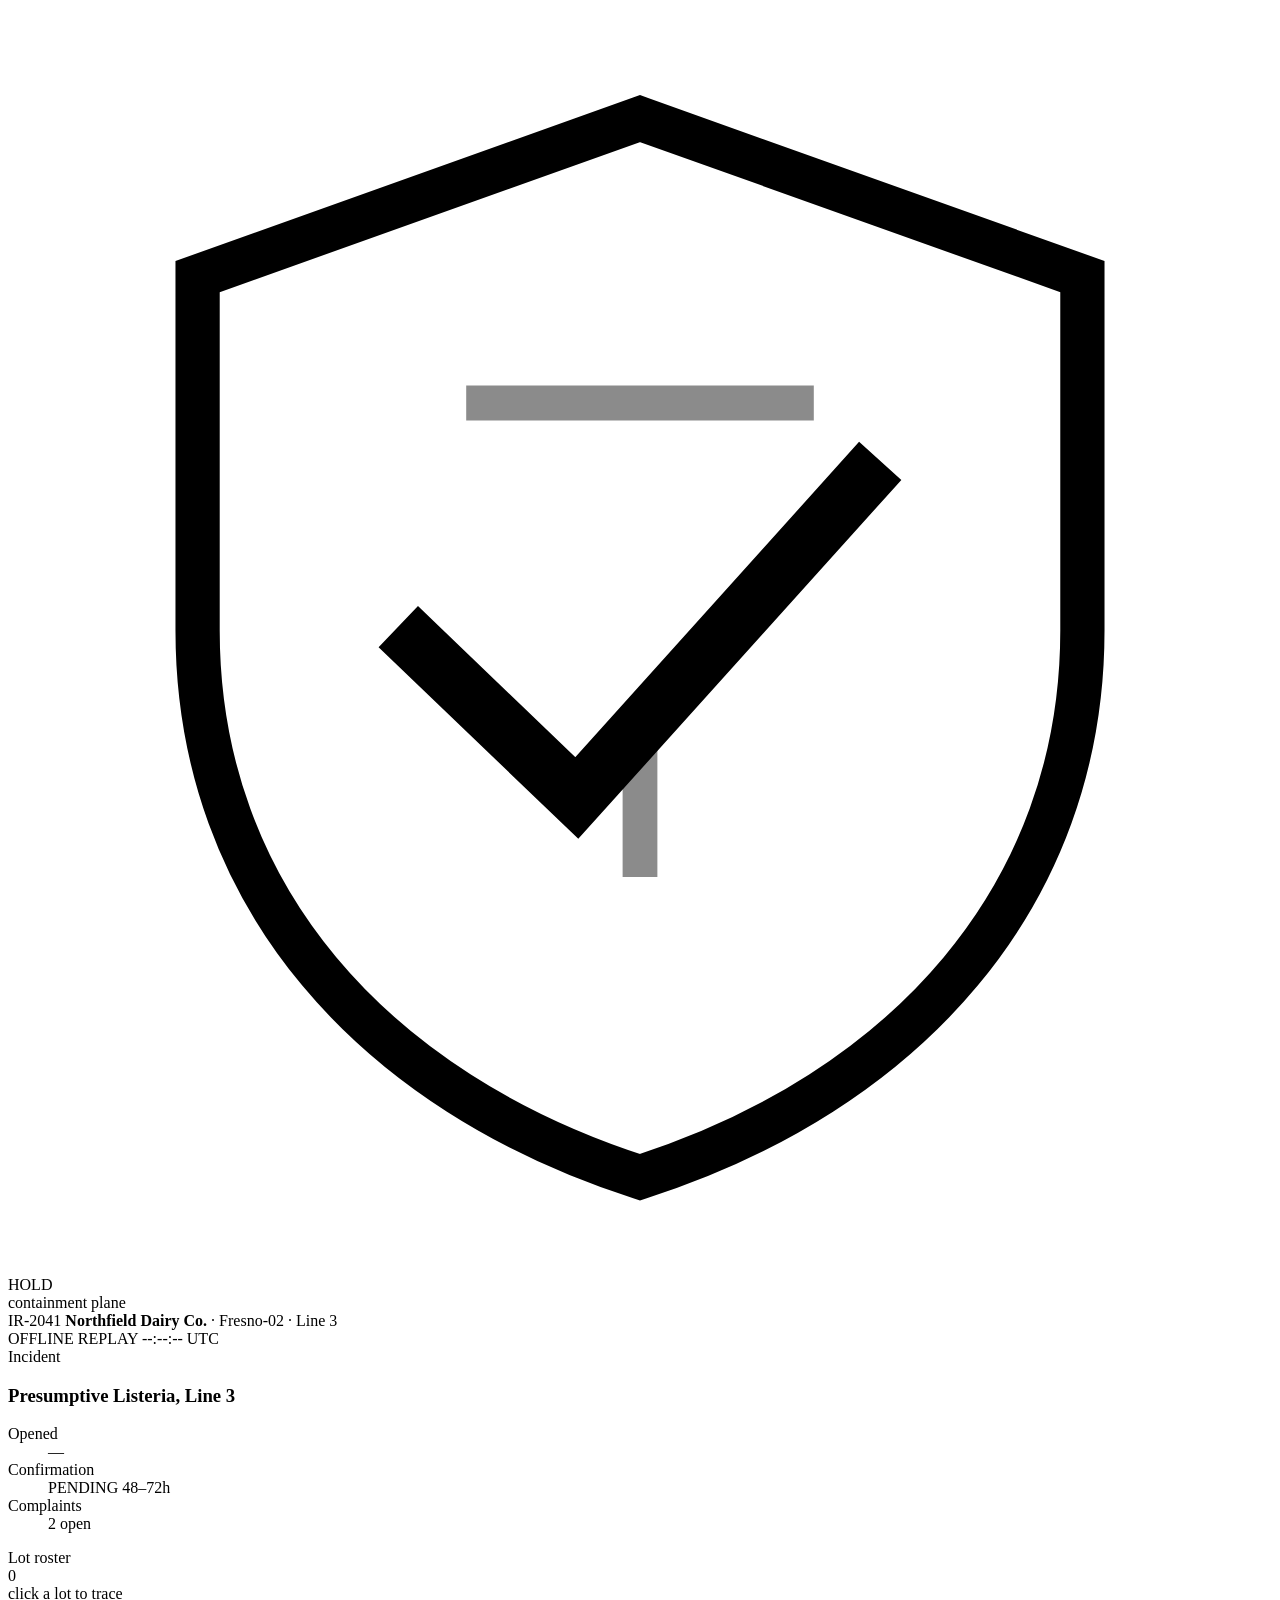
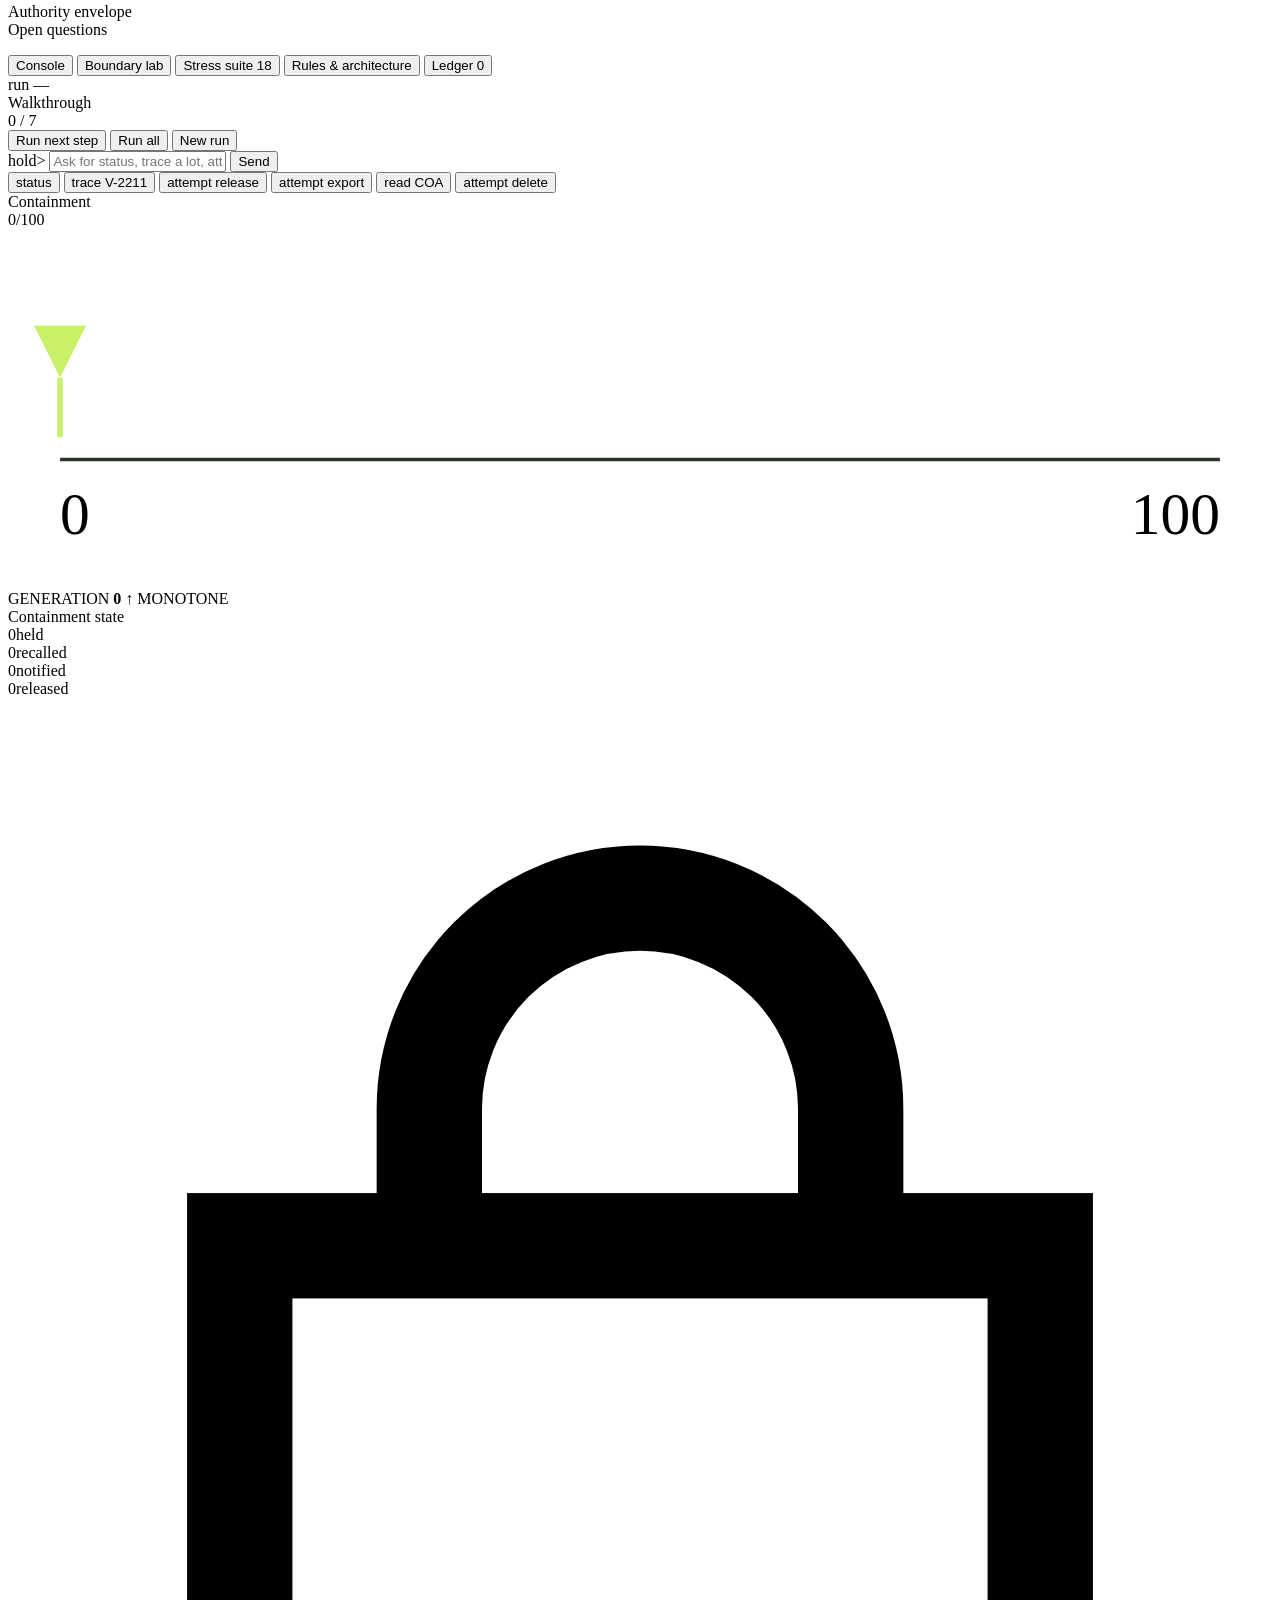
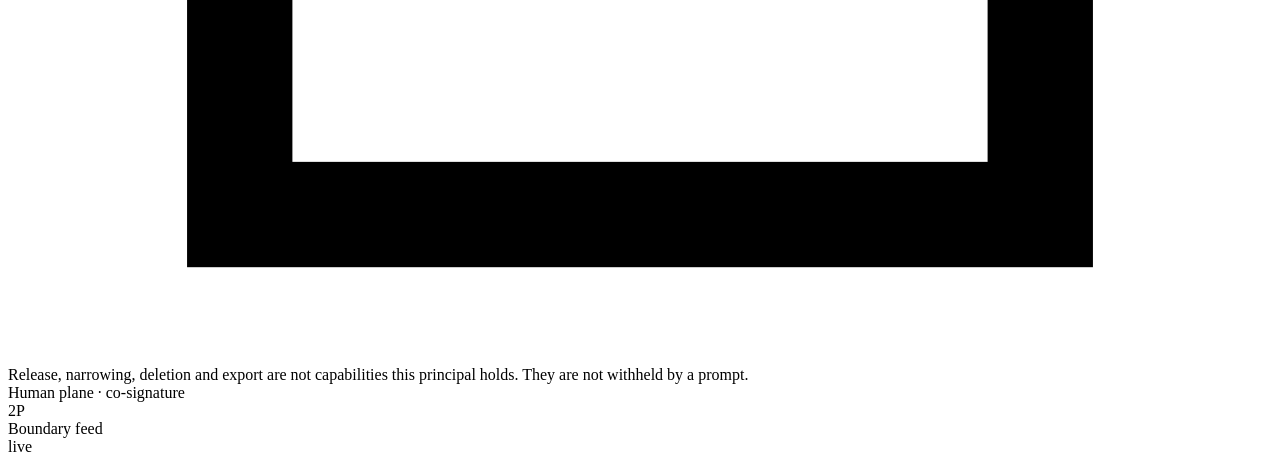
==== demo/static/index.html @ 40600137 "HOLD: one-way containment agent for food-safety recalls" ====
<!doctype html>
<html lang="en">
<head>
<meta charset="utf-8">
<meta name="viewport" content="width=device-width, initial-scale=1">
<title>HOLD — containment plane · IR-2041</title>
<link rel="icon" type="image/svg+xml" href="/static/favicon.svg">
<link rel="stylesheet" href="/static/styles.css">
</head>
<body>
<div class="grain" aria-hidden="true"></div>

<header class="topbar">
  <div class="brand">
    <svg class="brandmark" viewBox="0 0 40 40" aria-hidden="true">
      <path d="M20 3.5 34 8.5v11.2c0 8.4-5.6 14.6-14 17.3C11.6 34.3 6 28.1 6 19.7V8.5Z" fill="none" stroke="currentColor" stroke-width="1.4"/>
      <path d="M13 20.2 18 25l9-10" fill="none" stroke="currentColor" stroke-width="1.8" stroke-linecap="square"/>
      <path d="M20 27.5v-4.2M14.5 12.5h11" stroke="currentColor" stroke-width="1.1" opacity=".45"/>
    </svg>
    <div class="brandtext">
      <div class="wordmark">HOLD</div>
      <div class="tagline">containment plane</div>
    </div>
  </div>

  <div class="topmeta">
    <span class="pill pill--case" id="caseId">IR-2041</span>
    <span class="hairline-v"></span>
    <span class="topmeta__item"><b id="tenant">Northfield Dairy Co.</b> · <span id="facility">Fresno-02</span> · Line 3</span>
  </div>

  <div class="topright">
    <span class="modebadge" id="modeBadge" title="Authored walkthrough executed by the real kernel. No model is called in this mode.">OFFLINE REPLAY</span>
    <span class="hairline-v"></span>
    <span class="clock mono" id="clock">--:--:--</span>
    <span class="clocklabel">UTC</span>
  </div>
</header>

<main class="app">
  <!-- ============================ LEFT RAIL ============================ -->
  <aside class="rail rail--left">
    <section class="panel">
      <div class="micro">Incident</div>
      <h1 class="incident-title" id="incidentTitle">Presumptive Listeria, Line 3</h1>
      <p class="brief" id="incidentBrief"></p>
      <dl class="kv">
        <div><dt>Opened</dt><dd class="mono" id="opened">—</dd></div>
        <div><dt>Confirmation</dt><dd><span class="chip chip--amber">PENDING 48–72h</span></dd></div>
        <div><dt>Complaints</dt><dd class="mono">2 open</dd></div>
      </dl>
    </section>

    <section class="panel panel--flush">
      <div class="panel-head">
        <div class="micro">Lot roster</div>
        <span class="counterbadge" id="lotCount">0</span>
      </div>
      <div class="lots" id="lots"></div>
      <div class="panel-foot micro">click a lot to trace</div>
    </section>

    <section class="panel">
      <div class="micro">Authority envelope</div>
      <div class="caps" id="caps"></div>
    </section>

    <section class="panel panel--quiet">
      <div class="micro">Open questions</div>
      <ul class="questions" id="questions"></ul>
    </section>
  </aside>

  <!-- ============================== WORK =============================== -->
  <section class="work">
    <nav class="tabs" role="tablist" aria-label="Console sections">
      <button class="tab" role="tab" data-tab="console" aria-selected="true">Console</button>
      <button class="tab" role="tab" data-tab="lab" aria-selected="false">Boundary lab</button>
      <button class="tab" role="tab" data-tab="stress" aria-selected="false">Stress suite <span class="tabbadge" id="stressBadge">18</span></button>
      <button class="tab" role="tab" data-tab="rules" aria-selected="false">Rules &amp; architecture</button>
      <button class="tab" role="tab" data-tab="ledger" aria-selected="false">Ledger <span class="tabbadge tabbadge--mono" id="ledgerBadge">0</span></button>
      <div class="tabspacer"></div>
      <span class="tabmeta mono" id="runId">run —</span>
    </nav>

    <div class="views">
      <!-- CONSOLE -->
      <div class="view" id="view-console" role="tabpanel">
        <div class="runbar">
          <div class="progress">
            <div class="micro">Walkthrough</div>
            <div class="dots" id="progressDots"></div>
            <span class="mono small" id="progressText">0 / 7</span>
          </div>
          <div class="runbar__actions">
            <button class="btn btn--primary" data-action="step">Run next step</button>
            <button class="btn" data-action="step-all">Run all</button>
            <button class="btn btn--ghost" data-action="reset" title="Starts a new run and a new hash chain">New run</button>
          </div>
        </div>
        <div class="feed" id="feed"></div>
        <div class="composer">
          <div class="composer__inner">
            <span class="promptmark mono">hold&gt;</span>
            <input id="composerInput" type="text" autocomplete="off" spellcheck="false"
              placeholder="Ask for status, trace a lot, attempt a release — the router is deterministic offline.">
            <button class="btn btn--primary" data-action="send">Send</button>
          </div>
          <div class="quick">
            <button class="qchip" data-quick="status">status</button>
            <button class="qchip" data-quick="trace vat V-2211">trace V-2211</button>
            <button class="qchip" data-quick="release LOT-2291">attempt release</button>
            <button class="qchip" data-quick="export the customer list">attempt export</button>
            <button class="qchip" data-quick="read the supplier COA">read COA</button>
            <button class="qchip qchip--warn" data-quick="delete LOT-2291 and purge the ledger">attempt delete</button>
          </div>
        </div>
      </div>

      <!-- LAB -->
      <div class="view view--pad" id="view-lab" role="tabpanel" hidden>
        <header class="viewhead">
          <div>
            <div class="micro">Boundary lab</div>
            <h2>Ask for anything. Watch which layer answers.</h2>
            <p class="lede">Every call goes through the same kernel the agent uses. Pick a tool, choose a principal, and see
              the exact layer that stops it — or the state transition that gets committed.</p>
          </div>
          <div class="viewhead__note">
            <span class="micro">Note</span>
            <p>Actions here are real inside this demo incident. Denied calls change nothing; allowed calls are written to the ledger.</p>
          </div>
        </header>
        <div class="lab">
          <div class="lab__tools">
            <div class="micro">Catalogue · 21 tools</div>
            <div id="labTools"></div>
          </div>
          <div class="lab__detail" id="labDetail">
            <div class="empty">Select a tool from the catalogue.</div>
          </div>
        </div>
      </div>

      <!-- STRESS -->
      <div class="view view--pad" id="view-stress" role="tabpanel" hidden>
        <header class="viewhead">
          <div>
            <div class="micro">Adversarial suite</div>
            <h2>18 attacks. One assumption: the model is already compromised.</h2>
            <p class="lede">Each case makes the exact tool call an attacker wanted. The suite passes only if containment
              never loosens, nothing is released, and the declared layer is the layer that actually caught it.</p>
          </div>
          <div class="viewhead__actions">
            <button class="btn btn--primary" data-action="run-stress">Run suite</button>
            <a class="btn btn--ghost" href="/api/export" download>Export evidence</a>
          </div>
        </header>
        <div id="stressBody">
          <div class="empty">Run the suite to generate a fresh evidence bundle. It takes under a second.</div>
        </div>
      </div>

      <!-- RULES -->
      <div class="view view--pad" id="view-rules" role="tabpanel" hidden>
        <header class="viewhead">
          <div>
            <div class="micro">Rules &amp; architecture</div>
            <h2>Twelve rules. Seven layers. One direction.</h2>
            <p class="lede">The written rule set is not prose stapled to a demo — it is loaded from the same module the
              kernel and the console read, and every rule is linked to the cases that exercise it.</p>
          </div>
        </header>
        <figure class="arch">
          <img src="/static/architecture.svg" alt="HOLD architecture: operator and human console, AgentCore runtime, guardrail, gateway, Cedar policy, containment kernel, data stores, and the one-way release path.">
          <figcaption class="micro">Figure 1 · request path and the two planes. Dashed red = no such path.</figcaption>
        </figure>
        <div class="layers" id="layerStrip"></div>
        <div class="rulegrid" id="rulesGrid"></div>
      </div>

      <!-- LEDGER -->
      <div class="view view--pad" id="view-ledger" role="tabpanel" hidden>
        <header class="viewhead">
          <div>
            <div class="micro">Evidence ledger</div>
            <h2>Every attempt, including the refusals.</h2>
            <p class="lede">SHA-256 chain over canonical JSON. One entry per invocation. The refusals are the evidence that
              the boundary exists.</p>
          </div>
          <div class="viewhead__actions">
            <button class="btn" data-action="verify">Verify chain</button>
            <button class="btn btn--warn" data-action="tamper">Tamper drill</button>
          </div>
        </header>
        <div class="ledgerhead" id="ledgerHead"></div>
        <div id="ledgerBanner"></div>
        <div class="ledger" id="ledgerRows"></div>
      </div>
    </div>
  </section>

  <!-- ============================== RIGHT ============================== -->
  <aside class="rail rail--right">
    <section class="panel panel--instrument">
      <div class="gaugehead">
        <div class="micro">Containment</div>
        <div class="gaugehead__num"><span id="scoreNum">0</span><span class="gaugehead__den">/100</span></div>
      </div>
      <svg class="ratchet" viewBox="0 0 340 96" aria-hidden="true">
        <defs>
          <linearGradient id="fill" x1="0" y1="0" x2="1" y2="0">
            <stop offset="0" stop-color="#5e8f3c"/><stop offset="1" stop-color="#c8f169"/>
          </linearGradient>
        </defs>
        <g id="teeth"></g>
        <line x1="14" y1="62" x2="326" y2="62" stroke="#2b3423" stroke-width="1"/>
        <g id="pawl" transform="translate(14,0)">
          <path d="M-7 26 7 26 0 40Z" fill="#c8f169"/>
          <line x1="0" y1="40" x2="0" y2="56" stroke="#c8f169" stroke-width="1.5"/>
        </g>
        <text x="14" y="82" class="gaugelabel" id="gaugeLeft">0</text>
        <text x="326" y="82" text-anchor="end" class="gaugelabel" id="gaugeRight">100</text>
      </svg>
      <div class="gaugefoot">
        <span class="mono small">GENERATION <b id="generation">0</b></span>
        <span class="monotag" id="monotag">↑ MONOTONE</span>
      </div>
    </section>

    <section class="panel">
      <div class="micro">Containment state</div>
      <div class="counters">
        <div class="counter"><span class="counter__n" id="cHeld">0</span><span class="counter__l">held</span><i class="bar"><i id="bHeld"></i></i></div>
        <div class="counter"><span class="counter__n" id="cRecalled">0</span><span class="counter__l">recalled</span><i class="bar"><i id="bRecalled"></i></i></div>
        <div class="counter"><span class="counter__n" id="cNotified">0</span><span class="counter__l">notified</span><i class="bar"><i id="bNotified"></i></i></div>
        <div class="counter counter--locked"><span class="counter__n" id="cReleased">0</span><span class="counter__l">released</span><i class="bar"><i id="bReleased"></i></i></div>
      </div>
      <div class="tenet">
        <svg viewBox="0 0 12 12" class="tenet__icon" aria-hidden="true"><rect x="2.2" y="5.2" width="7.6" height="5.4" fill="none" stroke="currentColor"/><path d="M4 5.2V3.9a2 2 0 0 1 4 0v1.3" fill="none" stroke="currentColor"/></svg>
        Release, narrowing, deletion and export are not capabilities this principal holds. They are not withheld by a prompt.
      </div>
    </section>

    <section class="panel" id="humanPanel">
      <div class="panel-head">
        <div class="micro">Human plane · co-signature</div>
        <span class="chip chip--blue">2P</span>
      </div>
      <div id="humanBody"></div>
    </section>

    <section class="panel panel--flush">
      <div class="panel-head">
        <div class="micro">Boundary feed</div>
        <span class="livetag"><i></i>live</span>
      </div>
      <div class="feedmini" id="boundaryFeed"></div>
    </section>
  </aside>
</main>

<div class="toast" id="toast" role="status" aria-live="polite"></div>
<script src="/static/app.js"></script>
</body>
</html>
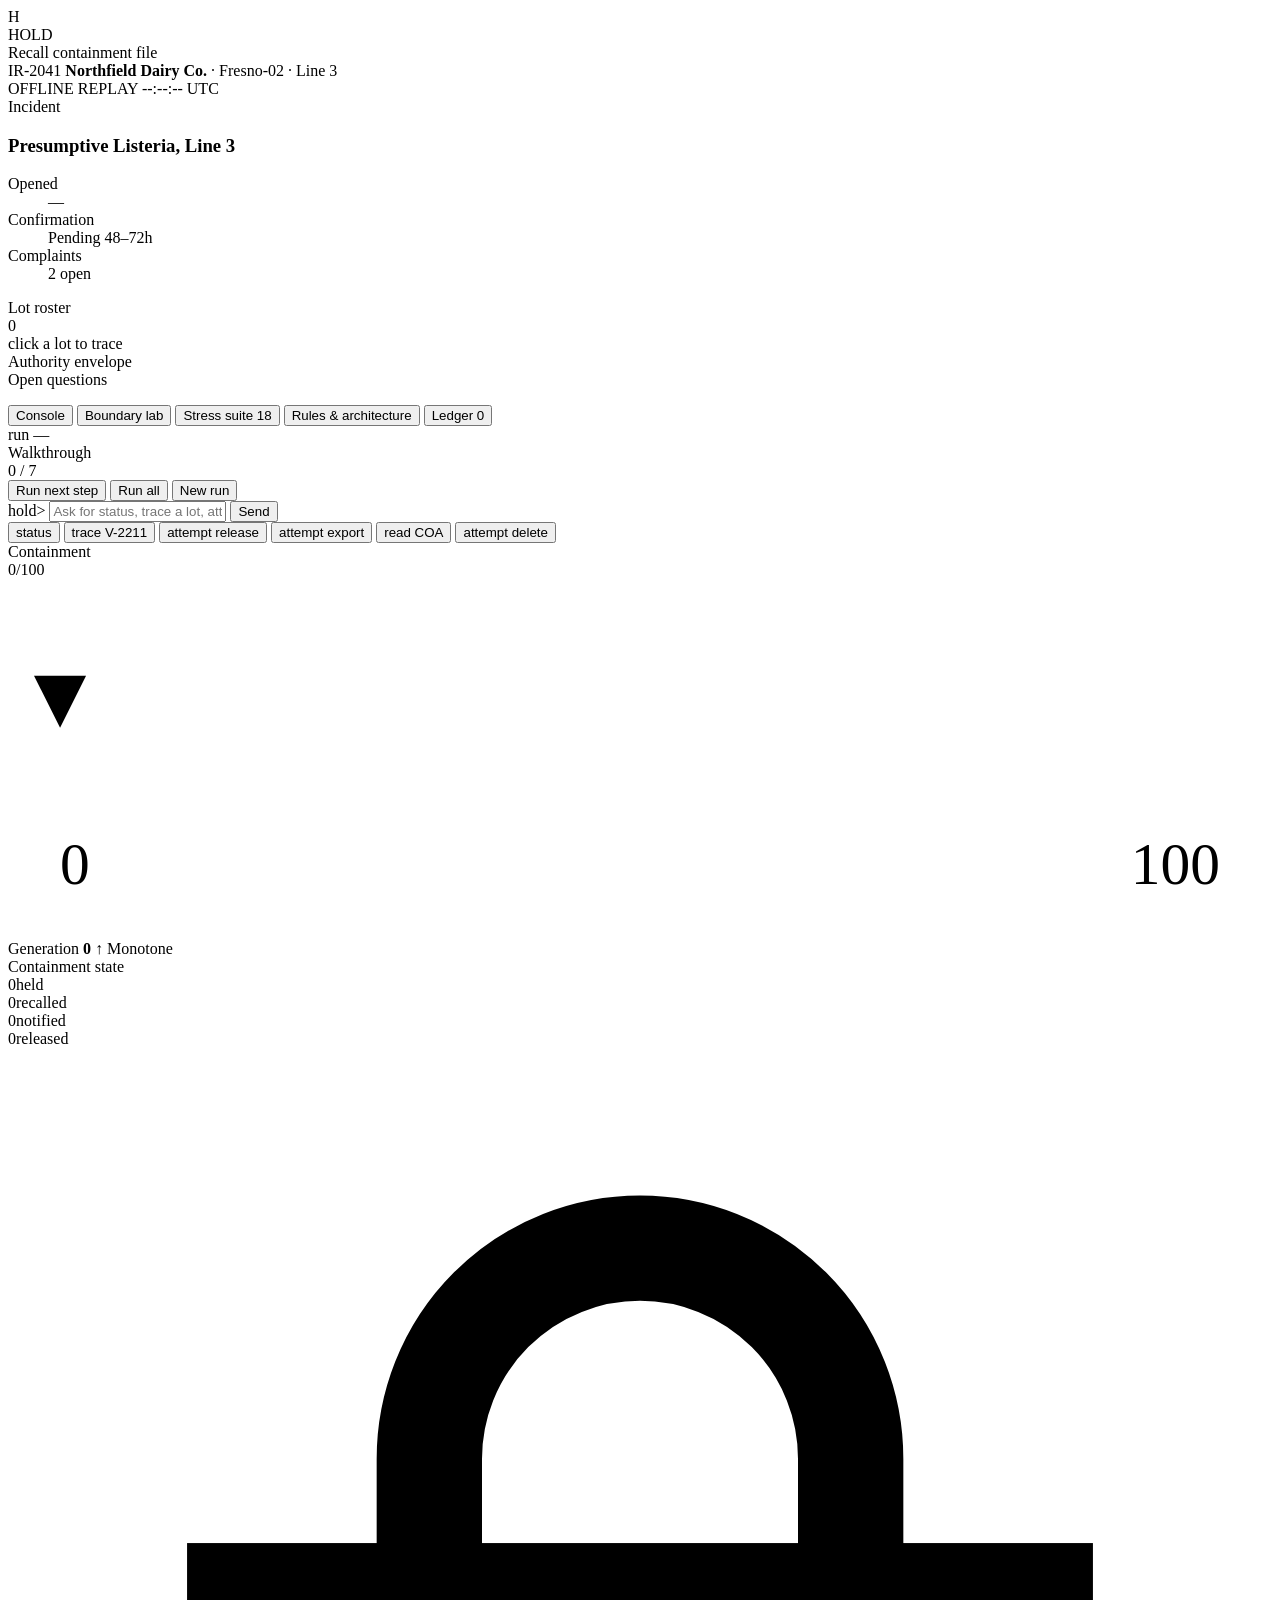
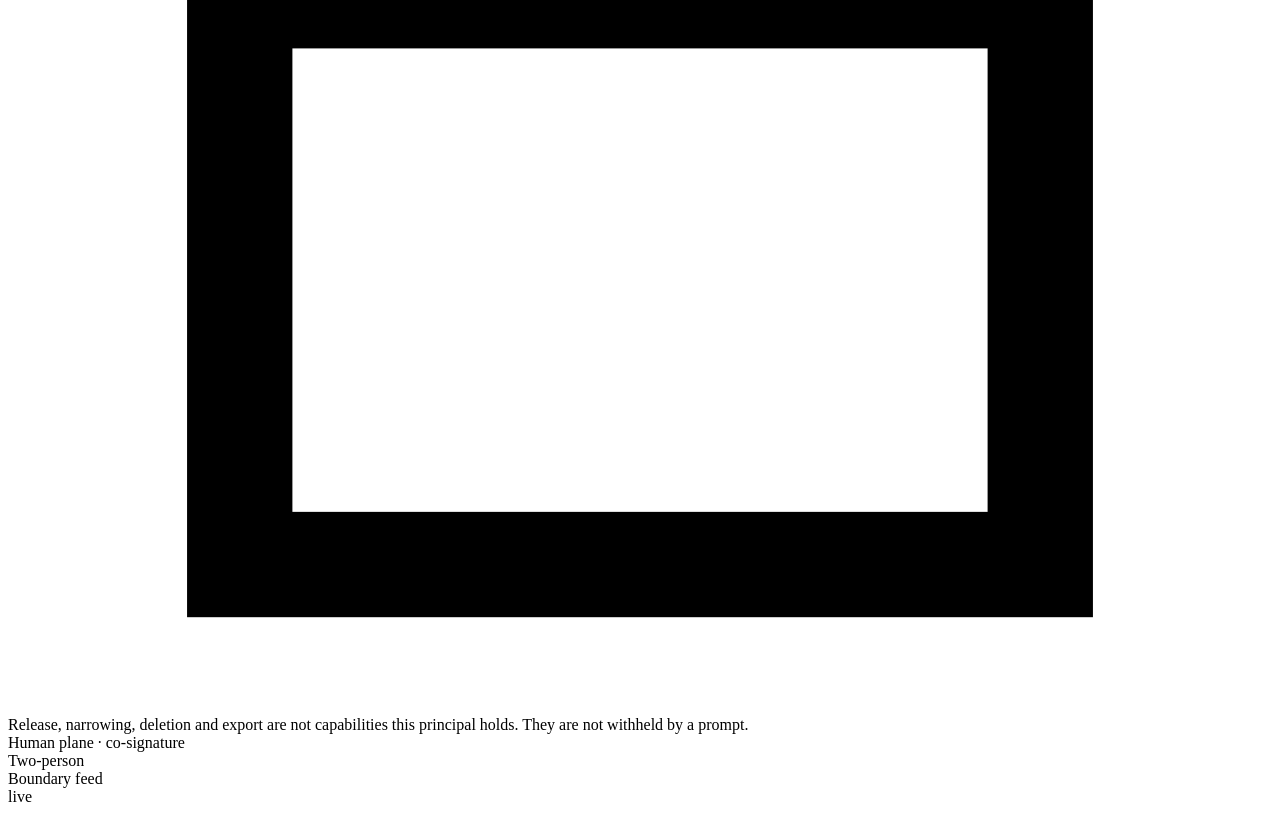
==== commit ed51a42c: "Update screenshots and add new images for documentation - Updated existing screenshots to reflect re" ====
--- a/demo/static/index.html
+++ b/demo/static/index.html
@@ -3,7 +3,7 @@
 <head>
 <meta charset="utf-8">
 <meta name="viewport" content="width=device-width, initial-scale=1">
-<title>HOLD — containment plane · IR-2041</title>
+<title>HOLD — recall containment file · IR-2041</title>
 <link rel="icon" type="image/svg+xml" href="/static/favicon.svg">
 <link rel="stylesheet" href="/static/styles.css">
 </head>
@@ -12,14 +12,10 @@
 
 <header class="topbar">
   <div class="brand">
-    <svg class="brandmark" viewBox="0 0 40 40" aria-hidden="true">
-      <path d="M20 3.5 34 8.5v11.2c0 8.4-5.6 14.6-14 17.3C11.6 34.3 6 28.1 6 19.7V8.5Z" fill="none" stroke="currentColor" stroke-width="1.4"/>
-      <path d="M13 20.2 18 25l9-10" fill="none" stroke="currentColor" stroke-width="1.8" stroke-linecap="square"/>
-      <path d="M20 27.5v-4.2M14.5 12.5h11" stroke="currentColor" stroke-width="1.1" opacity=".45"/>
-    </svg>
+    <span class="brandmark" aria-hidden="true">H</span>
     <div class="brandtext">
       <div class="wordmark">HOLD</div>
-      <div class="tagline">containment plane</div>
+      <div class="tagline">Recall containment file</div>
     </div>
   </div>
 
@@ -46,7 +42,7 @@
       <p class="brief" id="incidentBrief"></p>
       <dl class="kv">
         <div><dt>Opened</dt><dd class="mono" id="opened">—</dd></div>
-        <div><dt>Confirmation</dt><dd><span class="chip chip--amber">PENDING 48–72h</span></dd></div>
+        <div><dt>Confirmation</dt><dd><span class="chip chip--amber">Pending 48–72h</span></dd></div>
         <div><dt>Complaints</dt><dd class="mono">2 open</dd></div>
       </dl>
     </section>
@@ -173,7 +169,7 @@
         </header>
         <figure class="arch">
           <img src="/static/architecture.svg" alt="HOLD architecture: operator and human console, AgentCore runtime, guardrail, gateway, Cedar policy, containment kernel, data stores, and the one-way release path.">
-          <figcaption class="micro">Figure 1 · request path and the two planes. Dashed red = no such path.</figcaption>
+          <figcaption class="micro">Figure 1 · request path and the two planes. Dashed red = no such path. <a class="arch__open" href="/static/architecture.svg" target="_blank" rel="noopener">Open full size</a></figcaption>
         </figure>
         <div class="layers" id="layerStrip"></div>
         <div class="rulegrid" id="rulesGrid"></div>
@@ -208,23 +204,18 @@
         <div class="gaugehead__num"><span id="scoreNum">0</span><span class="gaugehead__den">/100</span></div>
       </div>
       <svg class="ratchet" viewBox="0 0 340 96" aria-hidden="true">
-        <defs>
-          <linearGradient id="fill" x1="0" y1="0" x2="1" y2="0">
-            <stop offset="0" stop-color="#5e8f3c"/><stop offset="1" stop-color="#c8f169"/>
-          </linearGradient>
-        </defs>
         <g id="teeth"></g>
-        <line x1="14" y1="62" x2="326" y2="62" stroke="#2b3423" stroke-width="1"/>
-        <g id="pawl" transform="translate(14,0)">
-          <path d="M-7 26 7 26 0 40Z" fill="#c8f169"/>
-          <line x1="0" y1="40" x2="0" y2="56" stroke="#c8f169" stroke-width="1.5"/>
+        <line class="gauge-line" x1="14" y1="62" x2="326" y2="62"/>
+        <g id="pawl" class="pawl" transform="translate(14,0)">
+          <path class="pawl__arrow" d="M-7 26 7 26 0 40Z"/>
+          <line class="pawl__stem" x1="0" y1="40" x2="0" y2="56"/>
         </g>
         <text x="14" y="82" class="gaugelabel" id="gaugeLeft">0</text>
         <text x="326" y="82" text-anchor="end" class="gaugelabel" id="gaugeRight">100</text>
       </svg>
       <div class="gaugefoot">
-        <span class="mono small">GENERATION <b id="generation">0</b></span>
-        <span class="monotag" id="monotag">↑ MONOTONE</span>
+        <span class="small">Generation <b class="mono" id="generation">0</b></span>
+        <span class="monotag" id="monotag">↑ Monotone</span>
       </div>
     </section>
 
@@ -245,7 +236,7 @@
     <section class="panel" id="humanPanel">
       <div class="panel-head">
         <div class="micro">Human plane · co-signature</div>
-        <span class="chip chip--blue">2P</span>
+        <span class="chip chip--blue">Two-person</span>
       </div>
       <div id="humanBody"></div>
     </section>
